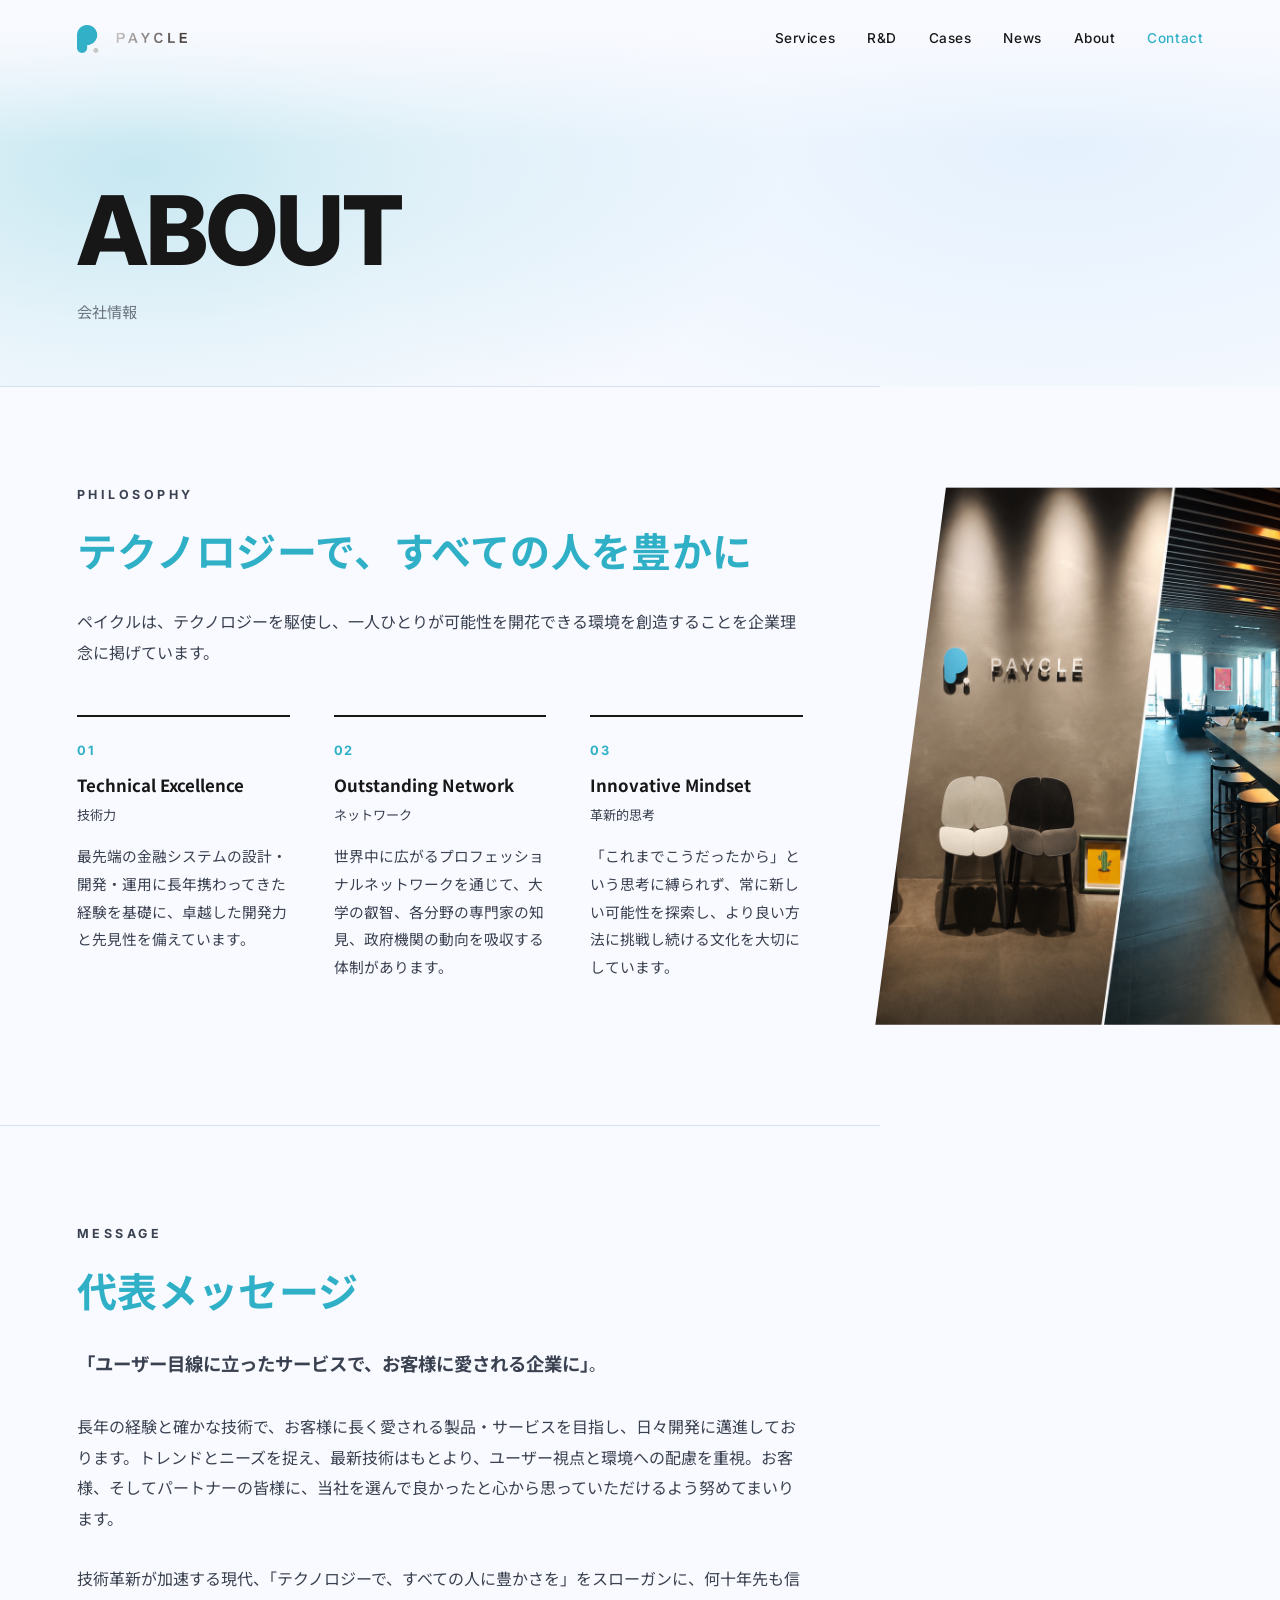
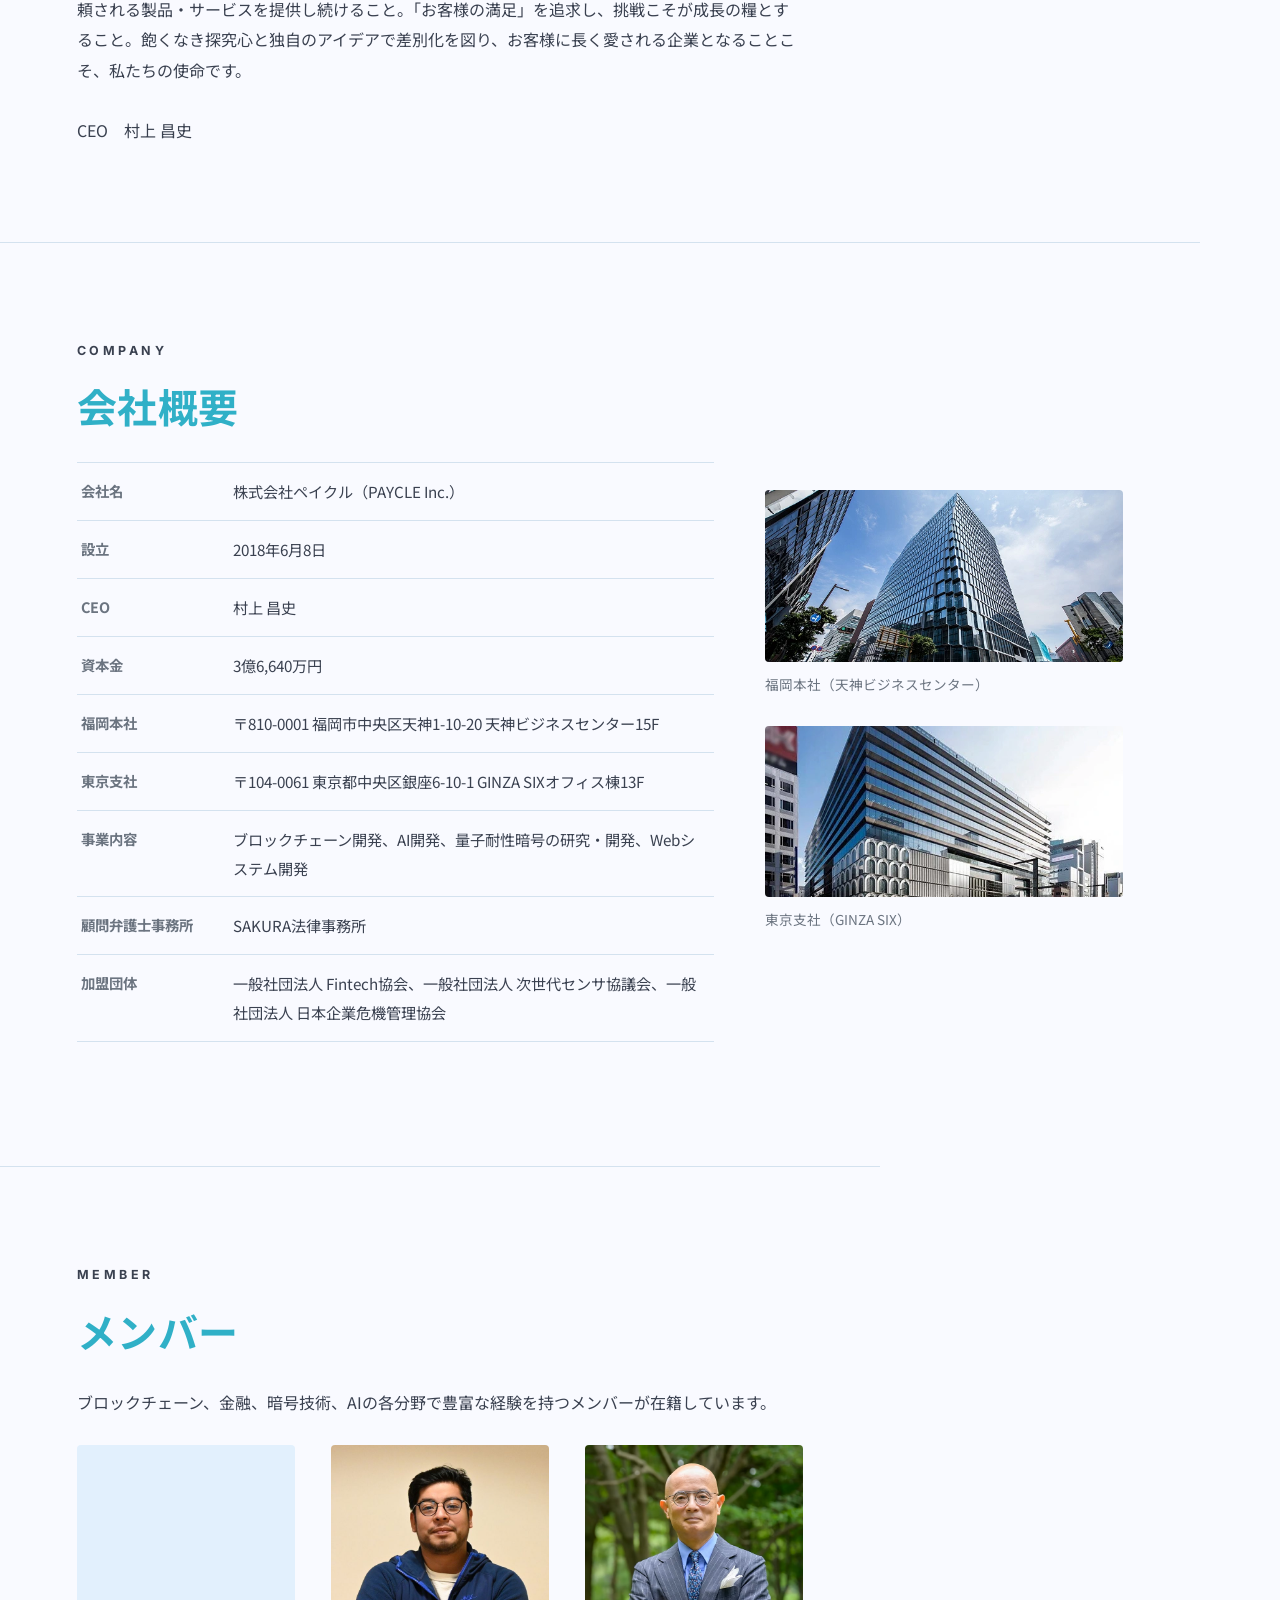
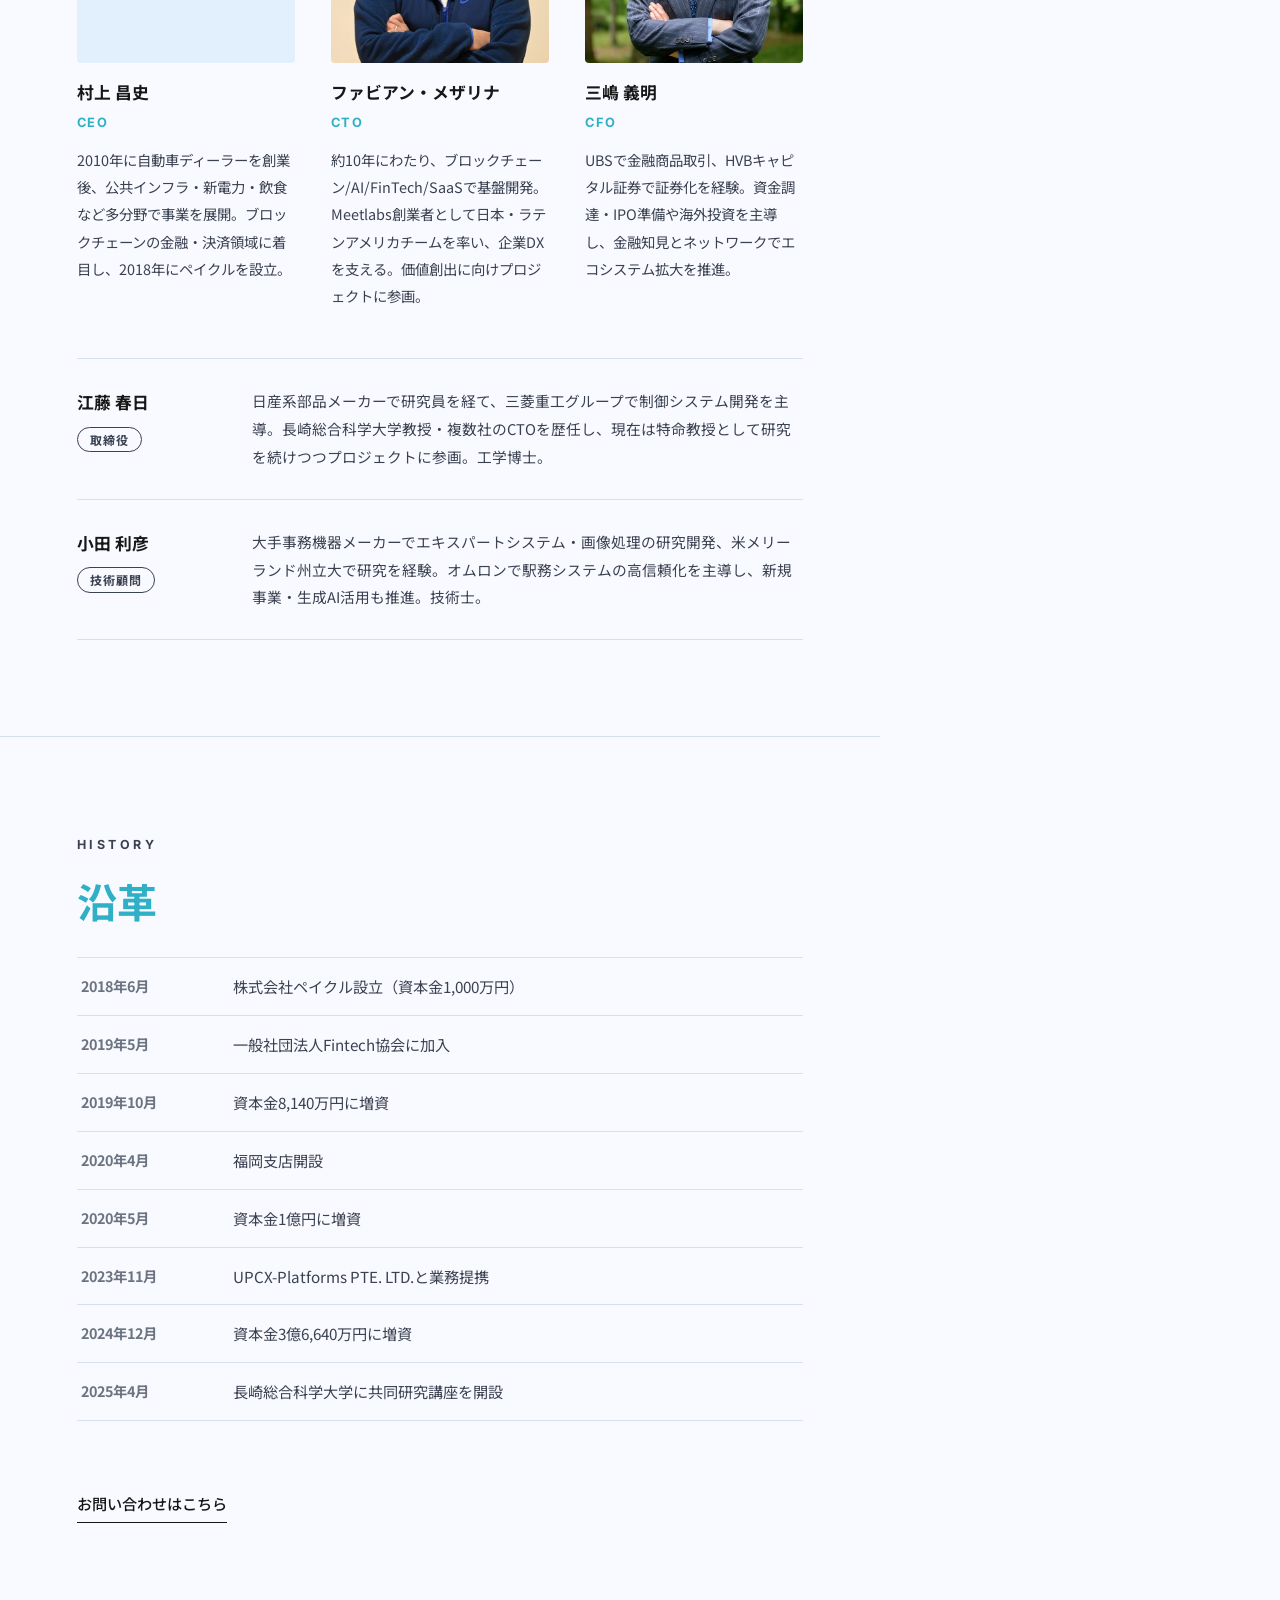
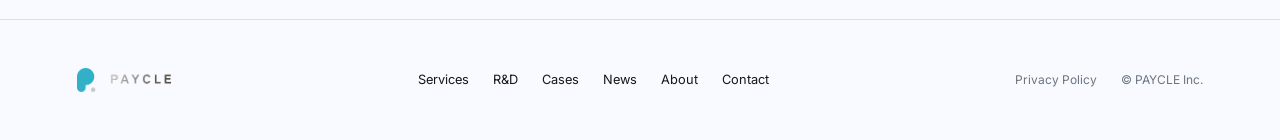
==== about.html @ bd983ea9 "Initial website commit" ====
<!DOCTYPE html>
<html lang="ja">
<head>
  <meta charset="UTF-8">
  <meta name="viewport" content="width=device-width, initial-scale=1.0">
  <title>About | PAYCLE</title>
  <meta name="description" content="株式会社ペイクル（PAYCLE）の会社情報。会社概要、代表メッセージ、メンバー、沿革。">
  <link rel="preconnect" href="https://fonts.googleapis.com">
  <link rel="preconnect" href="https://fonts.gstatic.com" crossorigin>
  <link href="https://fonts.googleapis.com/css2?family=Inter:wght@400;500;700;800&family=Noto+Sans+JP:wght@400;500;700&display=swap" rel="stylesheet">
  <link rel="stylesheet" href="css/style.css">
</head>
<body>

  <header class="site-header">
    <a href="index.html" class="logo"><img src="images/logo.png" alt="PAYCLE"></a>
    <nav class="global-nav" id="globalNav">
      <a href="services.html">Services</a>
      <a href="rd.html">R&amp;D</a>
      <a href="cases.html">Cases</a>
      <a href="news.html">News</a>
      <a href="about.html">About</a>
      <a href="contact.html" class="nav-contact">Contact</a>
    </nav>
    <button class="nav-toggle" id="navToggle" aria-label="メニューを開く" aria-expanded="false">
      <span></span><span></span>
    </button>
  </header>

  <main>
    <div class="page-hero">
      <h1 class="page-title-en">ABOUT</h1>
      <p class="page-title-jp">会社情報</p>
    </div>

    <section class="page-section" id="philosophy">
      <p class="section-label">PHILOSOPHY</p>
      <h2>テクノロジーで、すべての人を豊かに</h2>
      <p>
        ペイクルは、テクノロジーを駆使し、一人ひとりが可能性を開花できる環境を創造することを企業理念に掲げています。
      </p>
      <ul class="value-list">
        <li>
          <span class="value-num">01</span>
          <h3 class="value-title">Technical Excellence</h3>
          <p class="value-label">技術力</p>
          <p class="value-desc">最先端の金融システムの設計・開発・運用に長年携わってきた経験を基礎に、卓越した開発力と先見性を備えています。</p>
        </li>
        <li>
          <span class="value-num">02</span>
          <h3 class="value-title">Outstanding Network</h3>
          <p class="value-label">ネットワーク</p>
          <p class="value-desc">世界中に広がるプロフェッショナルネットワークを通じて、大学の叡智、各分野の専門家の知見、政府機関の動向を吸収する体制があります。</p>
        </li>
        <li>
          <span class="value-num">03</span>
          <h3 class="value-title">Innovative Mindset</h3>
          <p class="value-label">革新的思考</p>
          <p class="value-desc">「これまでこうだったから」という思考に縛られず、常に新しい可能性を探索し、より良い方法に挑戦し続ける文化を大切にしています。</p>
        </li>
      </ul>
      <figure class="philosophy-feature-image">
        <img src="images/about_philosophy.png" alt="PAYCLEオフィス" loading="lazy">
      </figure>
    </section>

    <section class="page-section" id="message">
      <p class="section-label">MESSAGE</p>
      <h2>代表メッセージ</h2>
      <p>
        <strong class="message-lead">「ユーザー目線に立ったサービスで、お客様に愛される企業に」</strong>。
      </p>
      <br>
      <p>
        長年の経験と確かな技術で、お客様に長く愛される製品・サービスを目指し、日々開発に邁進しております。トレンドとニーズを捉え、最新技術はもとより、ユーザー視点と環境への配慮を重視。お客様、そしてパートナーの皆様に、当社を選んで良かったと心から思っていただけるよう努めてまいります。
      </p>
      <br>
      <p>
        技術革新が加速する現代、「テクノロジーで、すべての人に豊かさを」をスローガンに、何十年先も信頼される製品・サービスを提供し続けること。「お客様の満足」を追求し、挑戦こそが成長の糧とすること。飽くなき探究心と独自のアイデアで差別化を図り、お客様に長く愛される企業となることこそ、私たちの使命です。
      </p>
      <br>
      <p>CEO　村上 昌史</p>
    </section>

    <section class="page-section company-wide" id="company">
      <p class="section-label">COMPANY</p>
      <h2>会社概要</h2>
      <div class="company-columns">
        <dl class="fact-list">
          <div><dt>会社名</dt><dd>株式会社ペイクル（PAYCLE Inc.）</dd></div>
          <div><dt>設立</dt><dd>2018年6月8日</dd></div>
          <div><dt>CEO</dt><dd>村上 昌史</dd></div>
          <div><dt>資本金</dt><dd>3億6,640万円</dd></div>
          <div><dt>福岡本社</dt><dd>〒810-0001 福岡市中央区天神1-10-20 天神ビジネスセンター15F</dd></div>
          <div><dt>東京支社</dt><dd>〒104-0061 東京都中央区銀座6-10-1 GINZA SIXオフィス棟13F</dd></div>
          <div><dt>事業内容</dt><dd>ブロックチェーン開発、AI開発、量子耐性暗号の研究・開発、Webシステム開発</dd></div>
          <div><dt>顧問弁護士事務所</dt><dd>SAKURA法律事務所</dd></div>
          <div><dt>加盟団体</dt><dd>一般社団法人 Fintech協会、一般社団法人 次世代センサ協議会、一般社団法人 日本企業危機管理協会</dd></div>
        </dl>
        <div class="company-photos">
          <figure>
            <img src="images/about_fukuoka.webp" alt="福岡本社が入居する天神ビジネスセンター" loading="lazy">
            <figcaption>福岡本社（天神ビジネスセンター）</figcaption>
          </figure>
          <figure>
            <img src="images/about_tokyo.webp" alt="東京支社が入居するGINZA SIX" loading="lazy">
            <figcaption>東京支社（GINZA SIX）</figcaption>
          </figure>
        </div>
      </div>
    </section>

    <section class="page-section" id="member">
      <p class="section-label">MEMBER</p>
      <h2>メンバー</h2>
      <p>
        ブロックチェーン、金融、暗号技術、AIの各分野で豊富な経験を持つメンバーが在籍しています。
      </p>
      <ul class="member-grid">
        <li>
          <!-- TODO: 写真が用意できたら <img src="images/about_ceo.jpg" alt="村上 昌史"> を入れる -->
          <div class="member-photo" aria-hidden="true"></div>
          <h3>村上 昌史</h3>
          <p class="member-role">CEO</p>
          <p>2010年に自動車ディーラーを創業後、公共インフラ・新電力・飲食など多分野で事業を展開。ブロックチェーンの金融・決済領域に着目し、2018年にペイクルを設立。</p>
        </li>
        <li>
          <div class="member-photo"><img src="images/about_cto.jpg" alt="ファビアン・メザリナ" loading="lazy"></div>
          <h3>ファビアン・メザリナ</h3>
          <p class="member-role">CTO</p>
          <p>約10年にわたり、ブロックチェーン/AI/FinTech/SaaSで基盤開発。Meetlabs創業者として日本・ラテンアメリカチームを率い、企業DXを支える。価値創出に向けプロジェクトに参画。</p>
        </li>
        <li>
          <div class="member-photo"><img src="images/about_cfo.png" alt="三嶋 義明" loading="lazy"></div>
          <h3>三嶋 義明</h3>
          <p class="member-role">CFO</p>
          <p>UBSで金融商品取引、HVBキャピタル証券で証券化を経験。資金調達・IPO準備や海外投資を主導し、金融知見とネットワークでエコシステム拡大を推進。</p>
        </li>
      </ul>
      <ul class="advisor-list">
        <li>
          <div class="advisor-head">
            <h3>江藤 春日</h3>
            <p class="advisor-role">取締役</p>
          </div>
          <p class="advisor-desc">日産系部品メーカーで研究員を経て、三菱重工グループで制御システム開発を主導。長崎総合科学大学教授・複数社のCTOを歴任し、現在は特命教授として研究を続けつつプロジェクトに参画。工学博士。</p>
        </li>
        <li>
          <div class="advisor-head">
            <h3>小田 利彦</h3>
            <p class="advisor-role">技術顧問</p>
          </div>
          <p class="advisor-desc">大手事務機器メーカーでエキスパートシステム・画像処理の研究開発、米メリーランド州立大で研究を経験。オムロンで駅務システムの高信頼化を主導し、新規事業・生成AI活用も推進。技術士。</p>
        </li>
      </ul>
    </section>

    <section class="page-section" id="history">
      <p class="section-label">HISTORY</p>
      <h2>沿革</h2>
      <dl class="fact-list">
        <div><dt>2018年6月</dt><dd>株式会社ペイクル設立（資本金1,000万円）</dd></div>
        <div><dt>2019年5月</dt><dd>一般社団法人Fintech協会に加入</dd></div>
        <div><dt>2019年10月</dt><dd>資本金8,140万円に増資</dd></div>
        <div><dt>2020年4月</dt><dd>福岡支店開設</dd></div>
        <div><dt>2020年5月</dt><dd>資本金1億円に増資</dd></div>
        <div><dt>2023年11月</dt><dd>UPCX-Platforms PTE. LTD.と業務提携</dd></div>
        <div><dt>2024年12月</dt><dd>資本金3億6,640万円に増資</dd></div>
        <div><dt>2025年4月</dt><dd>長崎総合科学大学に共同研究講座を開設</dd></div>
      </dl>
      <a href="contact.html" class="text-link">お問い合わせはこちら</a>
    </section>
  </main>

  <footer class="site-footer">
    <div class="footer-inner">
      <p class="footer-logo"><img src="images/logo.png" alt="PAYCLE"></p>
      <nav class="footer-nav">
        <a href="services.html">Services</a>
        <a href="rd.html">R&amp;D</a>
        <a href="cases.html">Cases</a>
        <a href="news.html">News</a>
        <a href="about.html">About</a>
        <a href="contact.html">Contact</a>
      </nav>
      <div class="footer-legal">
        <a href="privacy-policy.html">Privacy Policy</a>
        <p class="copyright">&copy; PAYCLE Inc.</p>
      </div>
    </div>
  </footer>

  <script src="js/main.js"></script>
</body>
</html>
---- css/style.css ----
/* ==========================================================
   PAYCLE Corporate Site
   Minimal, whitespace-driven design with large EN typography
   ========================================================== */

:root {
  --bg: #f9faff;       /* ホワイト */
  --ink: #171718;      /* ブラック */
  --accent: #30b0c7;   /* メインブルー */
  --sub: #e2f0fd;      /* サブブルー */
  --muted: #6b7480;
  --line: #d4e2ef;
  --font-en: "Inter", sans-serif;
  --font-jp: "Noto Sans JP", sans-serif;
  --pad-x: clamp(20px, 6vw, 96px);
}

* {
  margin: 0;
  padding: 0;
  box-sizing: border-box;
}

html {
  scroll-behavior: smooth;
}

body {
  background: var(--bg);
  color: var(--ink);
  font-family: var(--font-jp);
  font-size: 16px;
  line-height: 1.9;
  -webkit-font-smoothing: antialiased;
}

main {
  overflow-x: clip;
}

a {
  color: inherit;
  text-decoration: none;
}

ul {
  list-style: none;
}

.sp-only {
  display: none;
}

/* ---------- Header ---------- */

.site-header {
  position: fixed;
  top: 0;
  left: 0;
  right: 0;
  z-index: 100;
  display: flex;
  align-items: center;
  justify-content: space-between;
  padding: 22px var(--pad-x);
  mix-blend-mode: normal;
  background: transparent;
  transition: background 0.3s ease, box-shadow 0.3s ease;
}

.site-header.is-scrolled {
  background: rgba(249, 250, 255, 0.92);
  box-shadow: 0 1px 0 var(--line);
}

.logo {
  display: inline-flex;
  align-items: center;
}

.logo img {
  height: 28px;
  width: auto;
  display: block;
}

.global-nav {
  display: flex;
  gap: clamp(18px, 2.5vw, 36px);
  font-family: var(--font-en);
  font-weight: 500;
  font-size: 0.85rem;
  letter-spacing: 0.04em;
}

.global-nav a {
  position: relative;
  padding: 4px 0;
}

.global-nav a::after {
  content: "";
  position: absolute;
  left: 0;
  bottom: 0;
  width: 100%;
  height: 1px;
  background: var(--ink);
  transform: scaleX(0);
  transform-origin: right;
  transition: transform 0.3s ease;
}

.global-nav a:hover::after {
  transform: scaleX(1);
  transform-origin: left;
}

.nav-contact {
  color: var(--accent);
}

.nav-contact::after {
  background: var(--accent);
}

.nav-toggle {
  display: none;
}

/* ---------- Hero ---------- */

.hero {
  min-height: 100svh;
  display: flex;
  flex-direction: column;
  justify-content: center;
  padding: 120px var(--pad-x) 80px;
  position: relative;
  overflow: hidden;
}

/* soft gradient backdrop */
.hero::before {
  content: "";
  position: absolute;
  inset: -15%;
  z-index: 0;
  background:
    linear-gradient(to bottom, rgba(249, 250, 255, 1) 12%, rgba(249, 250, 255, 0) 30%),
    radial-gradient(circle at 18% 36%, rgba(48, 176, 199, 0.35) 0%, rgba(48, 176, 199, 0.14) 22%, transparent 45%),
    radial-gradient(circle at 78% 32%, rgba(226, 240, 253, 0.95) 0%, rgba(226, 240, 253, 0.45) 25%, transparent 50%),
    radial-gradient(circle at 68% 78%, rgba(48, 176, 199, 0.18) 0%, rgba(48, 176, 199, 0.08) 24%, transparent 48%),
    radial-gradient(circle at 28% 88%, rgba(226, 240, 253, 0.8) 0%, rgba(226, 240, 253, 0.35) 22%, transparent 46%);
  animation: drift 20s ease-in-out infinite alternate;
}

.hero > * {
  position: relative;
  z-index: 1;
}

@keyframes drift {
  to {
    transform: translate3d(5%, -4%, 0) scale(1.1) rotate(3deg);
  }
}

@media (prefers-reduced-motion: reduce) {
  .hero::before,
  .news::before {
    animation: none;
  }
}

.hero-words {
  font-family: var(--font-en);
  font-weight: 800;
  font-size: clamp(2.2rem, 7.5vw, 6.2rem);
  line-height: 1.04;
  letter-spacing: -0.02em;
  text-transform: uppercase;
}

.hero-words .word {
  display: block;
  opacity: 0;
  transform: translateX(70vw);
  animation: slide-in 1s cubic-bezier(0.22, 1, 0.36, 1) forwards;
}

.hero-words .word:nth-child(1) { animation-delay: 0.1s; }
.hero-words .word:nth-child(2) { animation-delay: 0.28s; }
.hero-words .word:nth-child(3) { animation-delay: 0.46s; }
.hero-words .word:nth-child(4) { animation-delay: 0.64s; }
.hero-words .word:nth-child(5) { animation-delay: 0.82s; }

.hero-words .outline {
  color: transparent;
  -webkit-text-stroke: 1.5px var(--accent);
}

@keyframes slide-in {
  0% {
    opacity: 0;
    transform: translateX(70vw);
  }
  30% {
    opacity: 1;
  }
  100% {
    opacity: 1;
    transform: translateX(0);
  }
}

.hero-copy {
  margin-top: clamp(28px, 4vw, 48px);
  font-size: clamp(0.95rem, 1.4vw, 1.15rem);
  font-weight: 500;
  opacity: 0;
  animation: rise 0.9s cubic-bezier(0.22, 1, 0.36, 1) 0.7s forwards;
}

.hero-scroll {
  position: absolute;
  bottom: 28px;
  right: var(--pad-x);
  font-family: var(--font-en);
  font-size: 0.7rem;
  letter-spacing: 0.3em;
  color: var(--muted);
  writing-mode: vertical-rl;
}

/* ---------- Shared section styles ---------- */

section {
  padding: clamp(80px, 12vw, 160px) var(--pad-x);
}

.section-label {
  font-family: var(--font-en);
  font-weight: 700;
  font-size: 0.78rem;
  letter-spacing: 0.28em;
  color: var(--accent);
  margin-bottom: 28px;
}

.section-label.light {
  color: var(--accent);
}

.section-title-en {
  font-family: var(--font-en);
  font-weight: 800;
  font-size: clamp(2rem, 5vw, 4rem);
  line-height: 1.1;
  letter-spacing: -0.01em;
  text-transform: uppercase;
  margin-bottom: clamp(36px, 5vw, 64px);
}

.section-title-en.light {
  color: #fff;
}

.text-link {
  display: inline-block;
  margin-top: 40px;
  font-weight: 500;
  font-size: 0.95rem;
  border-bottom: 1px solid var(--ink);
  padding-bottom: 4px;
  transition: opacity 0.25s ease;
}

.text-link:hover {
  opacity: 0.5;
}

.text-link.light {
  color: #fff;
  border-color: #fff;
}

/* scroll reveal */
.reveal {
  opacity: 0;
  transform: translateY(32px);
  transition: opacity 0.8s ease, transform 0.8s cubic-bezier(0.22, 1, 0.36, 1);
}

.reveal.is-visible {
  opacity: 1;
  transform: translateY(0);
}

/* ---------- Intro ---------- */

.intro-text {
  max-width: 38em;
  font-size: clamp(1.05rem, 1.7vw, 1.35rem);
  font-weight: 500;
  line-height: 2.1;
}

/* ---------- Services ---------- */

.services {
  background: #f0f7fe;
}

.service-list {
  border-top: 1px solid var(--line);
}

.service-list li {
  border-bottom: 1px solid var(--line);
}

.service-list a {
  display: grid;
  grid-template-columns: 3.5em 1fr;
  grid-template-areas:
    "num name"
    "num desc";
  align-items: baseline;
  padding: clamp(24px, 3.5vw, 40px) 8px;
  transition: padding-left 0.3s ease, color 0.3s ease;
}

.service-list a:hover {
  padding-left: 24px;
  color: var(--accent);
}

.service-num {
  grid-area: num;
  font-family: var(--font-en);
  font-size: 0.8rem;
  font-weight: 500;
  color: var(--muted);
}

.service-name {
  grid-area: name;
  font-family: var(--font-en);
  font-weight: 700;
  font-size: clamp(1.5rem, 3.2vw, 2.4rem);
  letter-spacing: -0.01em;
}

.service-desc {
  grid-area: desc;
  font-size: 0.9rem;
  color: var(--muted);
  margin-top: 6px;
}

/* ---------- R&D (dark section) ---------- */

.rd {
  background: var(--ink);
  color: #c3ccd4;
}

.rd-inner {
  max-width: 1100px;
}

.rd-text {
  max-width: 34em;
  font-size: 1.05rem;
}

/* ---------- Cases ---------- */

.cases-text {
  max-width: 34em;
  font-size: 1.05rem;
}

/* 提携先ロゴのマーキー（左から右へ流れてループ） */
.logo-marquee {
  margin-top: clamp(36px, 5vw, 56px);
  overflow: hidden;
}

.logo-track {
  display: flex;
  align-items: center;
  width: max-content;
  animation: marquee 45s linear infinite;
}

.logo-track img {
  height: clamp(34px, 4.8vw, 50px);
  width: auto;
  margin-right: clamp(48px, 6vw, 80px);
}

.logo-track img.logo-lg {
  height: clamp(48px, 6.5vw, 70px);
}

.logo-track img.logo-xl {
  height: clamp(58px, 7.8vw, 88px);
}

/* 2セット並べたトラックを半分だけ動かすことで継ぎ目なくループさせる */
@keyframes marquee {
  from { transform: translateX(0); }
  to { transform: translateX(-50%); }
}

/* ---------- News ---------- */

.news {
  position: relative;
  overflow: hidden;
}

.news::before {
  content: "";
  position: absolute;
  inset: -15%;
  z-index: 0;
  background:
    radial-gradient(ellipse 60% 90% at 80% 35%, rgba(48, 176, 199, 0.28) 0%, rgba(48, 176, 199, 0.12) 35%, transparent 70%),
    radial-gradient(ellipse 65% 100% at 28% 65%, rgba(226, 240, 253, 0.95) 0%, rgba(226, 240, 253, 0.45) 40%, transparent 75%);
  animation: drift 24s ease-in-out infinite alternate;
}

.news > * {
  position: relative;
  z-index: 1;
}

.news-list {
  border-top: 1px solid #c3d8ec;
  max-width: 880px;
}

.news .news-list li {
  border-color: #c3d8ec;
}

.news-list li {
  border-bottom: 1px solid var(--line);
}

.news-list a {
  display: flex;
  gap: clamp(16px, 3vw, 40px);
  align-items: baseline;
  padding: 22px 4px;
  transition: color 0.25s ease;
}

.news-list a:hover {
  color: var(--accent);
}

.news-list time {
  font-family: var(--font-en);
  font-size: 0.85rem;
  color: var(--muted);
  flex-shrink: 0;
}

.news-list span {
  font-size: 0.95rem;
}

/* ---------- Contact CTA ---------- */

.contact-cta {
  text-align: center;
  padding-top: clamp(100px, 14vw, 180px);
  padding-bottom: clamp(100px, 14vw, 180px);
  background: var(--bg);
}

.contact-title {
  font-family: var(--font-en);
  font-weight: 800;
  font-size: clamp(2.8rem, 9vw, 7rem);
  letter-spacing: -0.02em;
  line-height: 1;
  color: transparent;
  -webkit-text-stroke: 1.5px var(--accent);
  margin-bottom: 28px;
}

.contact-text {
  color: var(--muted);
  margin-bottom: 40px;
}

.contact-button {
  display: inline-block;
  font-weight: 700;
  font-size: 0.95rem;
  padding: 18px 64px;
  border: 1.5px solid var(--ink);
  border-radius: 999px;
  transition: background 0.3s ease, color 0.3s ease;
}

.contact-button:hover {
  background: var(--accent);
  border-color: var(--accent);
  color: #fff;
}

/* ---------- Footer ---------- */

.site-footer {
  border-top: 1px solid var(--line);
  padding: 48px var(--pad-x);
}

.footer-inner {
  display: flex;
  align-items: center;
  justify-content: space-between;
  gap: 24px;
  flex-wrap: wrap;
}

.footer-logo img {
  height: 24px;
  width: auto;
  display: block;
}

.footer-nav {
  display: flex;
  gap: 24px;
  font-family: var(--font-en);
  font-size: 0.8rem;
  flex-wrap: wrap;
}

.footer-nav a:hover {
  color: var(--accent);
}

.copyright {
  font-family: var(--font-en);
  font-size: 0.75rem;
  color: var(--muted);
}

.footer-legal {
  display: flex;
  align-items: center;
  gap: 24px;
}

.footer-legal a {
  font-family: var(--font-en);
  font-size: 0.75rem;
  color: var(--muted);
  transition: color 0.25s ease;
}

.footer-legal a:hover {
  color: var(--accent);
}

/* ---------- Sub pages ---------- */

.page-hero {
  padding: 180px var(--pad-x) 60px;
  position: relative;
  overflow: hidden;
}

.page-hero::before {
  content: "";
  position: absolute;
  inset: -15%;
  z-index: 0;
  background:
    linear-gradient(to bottom, rgba(249, 250, 255, 1) 16%, rgba(249, 250, 255, 0) 40%),
    radial-gradient(ellipse 55% 90% at 20% 45%, rgba(48, 176, 199, 0.25) 0%, rgba(48, 176, 199, 0.1) 35%, transparent 70%),
    radial-gradient(ellipse 60% 100% at 75% 40%, rgba(226, 240, 253, 0.9) 0%, rgba(226, 240, 253, 0.4) 40%, transparent 75%);
}

.page-hero > * {
  position: relative;
  z-index: 1;
}

.page-title-en {
  font-family: var(--font-en);
  font-weight: 800;
  font-size: clamp(2.6rem, 8vw, 6rem);
  letter-spacing: -0.02em;
  line-height: 1.05;
  text-transform: uppercase;
}

.page-title-jp {
  margin-top: 16px;
  font-size: 0.95rem;
  color: var(--muted);
}

.page-section {
  max-width: 880px;
  border-top: 1px solid var(--line);
  padding-top: clamp(56px, 8vw, 96px);
  padding-bottom: clamp(56px, 8vw, 96px);
}

.page-section > .section-label {
  margin-bottom: 16px;
}

.page-section h2 {
  font-size: clamp(1.7rem, 3.4vw, 2.5rem);
  font-weight: 700;
  letter-spacing: 0.01em;
  line-height: 1.4;
  margin-bottom: 28px;
  color: var(--accent);
}

.page-section p {
  color: #3a4150;
}

.page-section .message-lead {
  font-size: 1.15rem;
}

#blockchain,
#ai,
#wallet-recovery,
#development,
#post-quantum,
#university,
#academic,
#ip {
  position: relative;
}

.service-side-image {
  display: none;
}

@media (min-width: 1240px) {
  .service-side-image {
    display: block;
    position: absolute;
    top: 50%;
    left: calc(100% + 20px);
    width: clamp(360px, 34vw, 560px);
    margin: 0;
    transform: translateY(-50%);
    pointer-events: none;
    -webkit-mask-image: radial-gradient(ellipse 72% 68% at center, #000 58%, transparent 100%);
    mask-image: radial-gradient(ellipse 72% 68% at center, #000 58%, transparent 100%);
  }

  .service-side-image img {
    display: block;
    width: 100%;
    height: auto;
    mix-blend-mode: multiply;
    opacity: 0.96;
  }

}

.research-partner-logos {
  display: none;
}

@media (min-width: 1240px) {
  .research-partner-logos {
    display: block;
    position: absolute;
    top: 50%;
    left: calc(100% + 20px);
    width: clamp(360px, 34vw, 560px);
    height: clamp(165px, 15vw, 235px);
    margin: 0;
    transform: translateY(-50%);
    pointer-events: none;
  }

  .research-partner-logos img {
    position: absolute;
    display: block;
    max-width: 100%;
    height: auto;
  }

  .research-partner-logos .partner-paycle {
    top: 16%;
    left: 4%;
    width: 48%;
    transform: none;
  }

  .research-partner-logos .partner-upcx {
    top: 2%;
    right: 12%;
    bottom: auto;
    left: auto;
    width: 20%;
    mix-blend-mode: multiply;
  }

  .research-partner-logos .partner-nas {
    right: auto;
    bottom: 8%;
    left: 50%;
    width: 66%;
    transform: translateX(-50%);
  }
}

.conference-collage {
  display: none;
}

@media (min-width: 1240px) {
  .conference-collage {
    display: block;
    position: absolute;
    top: 50%;
    left: calc(100% + 20px);
    width: clamp(340px, 31vw, 510px);
    height: clamp(430px, 40vw, 600px);
    margin: 0;
    transform: translateY(-50%);
    pointer-events: none;
  }

  .conference-collage img {
    position: absolute;
    display: block;
    object-fit: cover;
    border: 5px solid rgba(255, 255, 255, 0.96);
    border-radius: 4px;
    box-shadow: 0 16px 36px rgba(23, 23, 24, 0.16);
  }

  .conference-title {
    top: 0;
    left: 3%;
    z-index: 5;
    width: 94%;
    height: 20%;
    object-fit: cover;
  }

  .conference-photo-1 {
    top: 18%;
    left: 0;
    z-index: 4;
    width: 55%;
    height: 39%;
    transform: rotate(-2deg);
  }

  .conference-photo-2 {
    top: 21%;
    right: 0;
    z-index: 3;
    width: 49%;
    height: 35%;
    object-position: 74% center;
    transform: rotate(2deg);
  }

  .conference-photo-3 {
    bottom: 0;
    left: 5%;
    z-index: 2;
    width: 46%;
    height: 45%;
    transform: rotate(1.5deg);
  }

  .conference-photo-4 {
    right: 1%;
    bottom: 3%;
    z-index: 1;
    width: 53%;
    height: 43%;
    transform: rotate(-1.5deg);
  }
}

.patent-certificate-fan {
  display: none;
}

@media (min-width: 1240px) {
  .patent-certificate-fan {
    display: block;
    position: absolute;
    top: 42%;
    left: calc(100% + 20px);
    width: clamp(360px, 34vw, 560px);
    height: clamp(390px, 37vw, 570px);
    margin: 0;
    transform: translateY(-50%);
    pointer-events: none;
  }

  .patent-certificate-fan img {
    position: absolute;
    bottom: 2%;
    display: block;
    width: 45%;
    height: auto;
    aspect-ratio: auto;
    background: #fff;
    border: 1px solid rgba(107, 116, 128, 0.18);
    box-shadow: 0 18px 42px rgba(23, 23, 24, 0.17);
    transform-origin: 50% 100%;
  }

  .patent-certificate-fan .patent-singapore {
    left: 3%;
    z-index: 3;
    transform: rotate(-11deg);
  }

  .patent-certificate-fan .patent-japan {
    left: 50%;
    z-index: 2;
    transform: translateX(-50%);
  }

  .patent-certificate-fan .patent-malaysia {
    right: 3%;
    z-index: 1;
    transform: rotate(11deg);
  }
}

#philosophy {
  position: relative;
}

.philosophy-feature-image {
  height: clamp(220px, 38vw, 340px);
  margin: 48px calc(var(--pad-x) * -1) 0 0;
  overflow: hidden;
  clip-path: polygon(10% 0, 100% 0, 100% 100%, 0 100%);
}

.philosophy-feature-image img {
  display: block;
  width: 100%;
  height: 100%;
  object-fit: cover;
  object-position: center;
}

@media (min-width: 1200px) {
  .philosophy-feature-image {
    position: absolute;
    top: 50%;
    left: calc(100% - 40px);
    width: clamp(520px, 46vw, 760px);
    height: clamp(420px, 42vw, 600px);
    margin: 0;
    transform: translateY(-50%);
    clip-path: polygon(18% 0, 100% 0, 100% 100%, 6% 100%);
    box-shadow: -24px 28px 60px rgba(23, 23, 24, 0.12);
  }

  .philosophy-feature-image img {
    object-position: 54% center;
  }
}

.page-section p a {
  color: var(--accent);
  text-decoration: underline;
  text-underline-offset: 3px;
}

.page-section p a:hover {
  opacity: 0.6;
}

#upcx {
  position: relative;
}

.upcx-event-showcase {
  margin: clamp(36px, 6vw, 56px) 0 0;
  display: grid;
  gap: 18px;
}

.event-card {
  position: relative;
  overflow: hidden;
  min-height: 190px;
  padding: 18px;
  background: transparent;
  border: 0;
  border-radius: 6px;
  box-shadow: none;
  isolation: isolate;
}

.event-card h3 {
  position: relative;
  z-index: 2;
  width: max-content;
  max-width: 100%;
  padding: 7px 10px;
  background: rgba(249, 250, 255, 0.92);
  border-left: 3px solid var(--accent);
  border-radius: 3px;
  color: var(--ink);
  font-family: var(--font-en);
  font-size: clamp(0.9rem, 1.7vw, 1.05rem);
  font-weight: 800;
  line-height: 1.2;
  letter-spacing: 0;
}

.event-card h3 a {
  color: inherit;
}

.event-gallery {
  position: absolute;
  inset: 0;
  z-index: 1;
}

.event-gallery img,
.event-gallery picture {
  position: absolute;
  display: block;
}

.event-gallery img {
  width: 100%;
  height: 100%;
  object-fit: cover;
}

.event-gallery > img,
.event-gallery > picture {
  overflow: hidden;
  border: 4px solid rgba(255, 255, 255, 0.94);
  border-radius: 4px;
  box-shadow: none;
}

.event-gallery > :nth-child(1) {
  right: 3%;
  bottom: 8%;
  width: 64%;
  height: 68%;
  transform: rotate(2deg);
}

.event-card:nth-child(2) .event-gallery > :nth-child(1) {
  object-position: center top;
}

.event-gallery > :nth-child(2) {
  left: 4%;
  bottom: 12%;
  width: 42%;
  height: 48%;
  transform: rotate(-4deg);
}

.event-gallery > :nth-child(3) {
  display: none;
}

@media (min-width: 1240px) {
  .upcx-event-showcase {
    position: absolute;
    top: 52%;
    left: calc(100% + 28px);
    width: clamp(380px, 34vw, 560px);
    margin: 0;
    transform: translateY(-50%);
  }

  .event-card {
    min-height: clamp(158px, 14.3vw, 220px);
  }

  .event-card:nth-child(2) {
    margin-left: clamp(26px, 3vw, 48px);
  }

  .event-card:nth-child(3) {
    margin-right: clamp(22px, 2.6vw, 42px);
  }
}

/* 下層ページ共通: 番号付きカードリスト（項目数に応じて2〜3カラム） */
.value-list {
  margin: 48px 0;
  display: grid;
  grid-template-columns: repeat(auto-fit, minmax(min(100%, 200px), 1fr));
  gap: clamp(24px, 3.5vw, 44px);
}

.value-list li {
  border-top: 2px solid var(--ink);
  padding-top: 22px;
}

.value-num {
  display: block;
  font-family: var(--font-en);
  font-size: 0.8rem;
  font-weight: 700;
  letter-spacing: 0.14em;
  color: var(--accent);
}

.value-title {
  font-size: 1.05rem;
  font-weight: 700;
  line-height: 1.5;
  margin: 10px 0 10px;
}

/* 英字タイトル＋日本語ラベルの組み合わせ（About PHILOSOPHY）。ラベルと近づける */
.value-title:has(+ .value-label) {
  margin-bottom: 4px;
}

.value-label {
  font-size: 0.82rem;
  color: var(--muted);
  margin-bottom: 14px;
}

.page-section .value-desc {
  font-size: 0.92rem;
}

/* R&D: 国別の取得特許 */
.patent-list {
  margin-top: 14px;
}

.patent-list li {
  position: relative;
  border-top: 0;
  padding: 2px 0 2px 1em;
  overflow-wrap: anywhere;
  font-size: 0.84rem;
  line-height: 1.6;
  color: var(--ink);
}

.patent-list li::before {
  content: "・";
  position: absolute;
  left: 0;
}

.patent-list a {
  color: var(--accent);
  text-decoration: underline;
  text-decoration-thickness: 1px;
  text-underline-offset: 3px;
}

.patent-list a:hover {
  opacity: 0.6;
}

/* セクション結びの一文: 本文の流れを保ったまま結論を強調 */
.page-section .section-closing {
  margin-top: clamp(36px, 5vw, 56px);
  padding: 8px 0 8px clamp(16px, 2vw, 22px);
  background: linear-gradient(90deg, rgba(48, 176, 199, 0.045), transparent 72%);
  border-left: 2px solid rgba(48, 176, 199, 0.65);
  font-size: 1rem;
  line-height: 1.9;
  color: var(--ink);
}

/* About: 取締役・技術顧問（名前＋役職バッジの罫線リスト） */
.advisor-list {
  margin: 48px 0 0;
  border-top: 1px solid var(--line);
}

.advisor-list li {
  display: grid;
  grid-template-columns: clamp(120px, 15vw, 150px) 1fr;
  gap: clamp(16px, 2vw, 28px);
  padding: 28px 0;
  border-bottom: 1px solid var(--line);
}

.advisor-head h3 {
  font-size: 1.05rem;
  font-weight: 700;
}

.advisor-role {
  display: inline-block;
  font-size: 0.75rem;
  font-weight: 700;
  letter-spacing: 0.08em;
  line-height: 1.6;
  color: var(--accent);
  border: 1px solid currentColor;
  border-radius: 999px;
  padding: 2px 12px;
  margin-top: 8px;
}

.page-section .advisor-desc {
  font-size: 0.92rem;
}

.fact-list {
  margin: 28px 0;
  border-top: 1px solid var(--line);
}

/* 企業提携事例: ロゴ付きカード */
.partner-list {
  margin: 28px 0;
  display: grid;
  gap: 20px;
}

.partner-list li {
  display: grid;
  grid-template-columns: 180px 1fr;
  gap: clamp(20px, 3vw, 36px);
  align-items: center;
  padding: clamp(20px, 3vw, 28px);
  background: #fff;
  border: 1px solid var(--line);
  border-radius: 6px;
}

.partner-logo {
  display: flex;
  align-items: center;
  justify-content: center;
  height: 80px;
}

.partner-logo img {
  max-width: 100%;
  max-height: 100%;
  object-fit: contain;
}

/* 横長で小さく見えるロゴを拡大表示（枠のサイズは変えず見た目だけ拡大） */
.partner-logo img.logo-lg {
  transform: scale(1.3);
}

.partner-body h3 {
  font-size: 1.05rem;
  font-weight: 700;
  margin-bottom: 8px;
}

.partner-body p {
  font-size: 0.95rem;
}

/* メンバー: 写真付き3列カード（経営陣）＋テキストのみのリスト */
.member-grid {
  margin: 28px 0;
  display: grid;
  grid-template-columns: repeat(3, 1fr);
  gap: clamp(20px, 3vw, 36px);
}

.member-photo {
  aspect-ratio: 1 / 1;
  background: var(--sub);
  border-radius: 4px;
  overflow: hidden;
  margin-bottom: 14px;
}

.member-photo img {
  width: 100%;
  height: 100%;
  object-fit: cover;
  display: block;
}

.member-grid h3 {
  font-size: 1.05rem;
  font-weight: 700;
}

.member-grid .member-role {
  font-family: var(--font-en);
  font-size: 0.8rem;
  font-weight: 700;
  letter-spacing: 0.12em;
  color: var(--accent);
  margin: 2px 0 10px;
}

.member-grid p {
  font-size: 0.9rem;
}

/* 会社概要: 左に概要表、右に拠点写真の2カラム */
.company-wide {
  max-width: 1200px;
}

.company-columns {
  display: grid;
  grid-template-columns: minmax(0, 1fr) clamp(240px, 28vw, 360px);
  gap: clamp(28px, 4vw, 56px);
  align-items: start;
}

.company-columns .fact-list {
  margin-top: 0;
}

.company-photos {
  display: grid;
  gap: 28px;
  margin-top: 28px;
}

.company-photos figure {
  margin: 0;
}

.company-photos img {
  width: 100%;
  height: auto;
  display: block;
  border-radius: 4px;
}

.company-photos figcaption {
  margin-top: 10px;
  font-size: 0.85rem;
  color: var(--muted);
}

.fact-list > div {
  display: grid;
  grid-template-columns: 8.5em 1fr;
  gap: 16px;
  padding: 14px 4px;
  border-bottom: 1px solid var(--line);
}

.fact-list dt {
  font-size: 0.9rem;
  font-weight: 700;
  color: var(--muted);
}

.fact-list dd {
  font-size: 0.95rem;
  color: #3a4150;
}

/* プライバシーポリシー */
.page-section.policy h2 {
  font-size: 1.15rem;
  color: var(--ink);
  margin: 40px 0 12px;
}

.policy p {
  margin-bottom: 8px;
}

.policy ul {
  list-style: disc;
  padding-left: 1.5em;
  margin: 12px 0;
  color: #3a4150;
}

/* ---------- Mobile ---------- */

@media (max-width: 768px) {
  .sp-only {
    display: inline;
  }

  .nav-toggle {
    display: block;
    position: relative;
    z-index: 110;
    width: 40px;
    height: 40px;
    background: none;
    border: none;
    cursor: pointer;
  }

  .nav-toggle span {
    position: absolute;
    left: 8px;
    width: 24px;
    height: 2px;
    background: var(--ink);
    transition: transform 0.3s ease, top 0.3s ease;
  }

  .nav-toggle span:nth-child(1) { top: 15px; }
  .nav-toggle span:nth-child(2) { top: 23px; }

  body.nav-open .nav-toggle span:nth-child(1) {
    top: 19px;
    transform: rotate(45deg);
  }

  body.nav-open .nav-toggle span:nth-child(2) {
    top: 19px;
    transform: rotate(-45deg);
  }

  .global-nav {
    position: fixed;
    inset: 0;
    background: var(--bg);
    flex-direction: column;
    align-items: center;
    justify-content: center;
    gap: 32px;
    font-size: 1.3rem;
    opacity: 0;
    visibility: hidden;
    transition: opacity 0.3s ease, visibility 0.3s ease;
  }

  body.nav-open .global-nav {
    opacity: 1;
    visibility: visible;
  }

  body.nav-open {
    overflow: hidden;
  }

  .hero-scroll {
    display: none;
  }

  .service-list a {
    grid-template-columns: 2.5em 1fr;
  }

  .news-list a {
    flex-direction: column;
    gap: 4px;
  }

  .company-columns {
    grid-template-columns: 1fr;
  }

  .member-grid {
    grid-template-columns: 1fr;
  }

  .value-list {
    grid-template-columns: 1fr;
    gap: 28px;
  }

  .advisor-list li {
    grid-template-columns: 1fr;
    gap: 10px;
  }

  .partner-list li {
    grid-template-columns: 1fr;
    gap: 16px;
  }

  .partner-logo {
    height: 56px;
    justify-content: flex-start;
  }
}
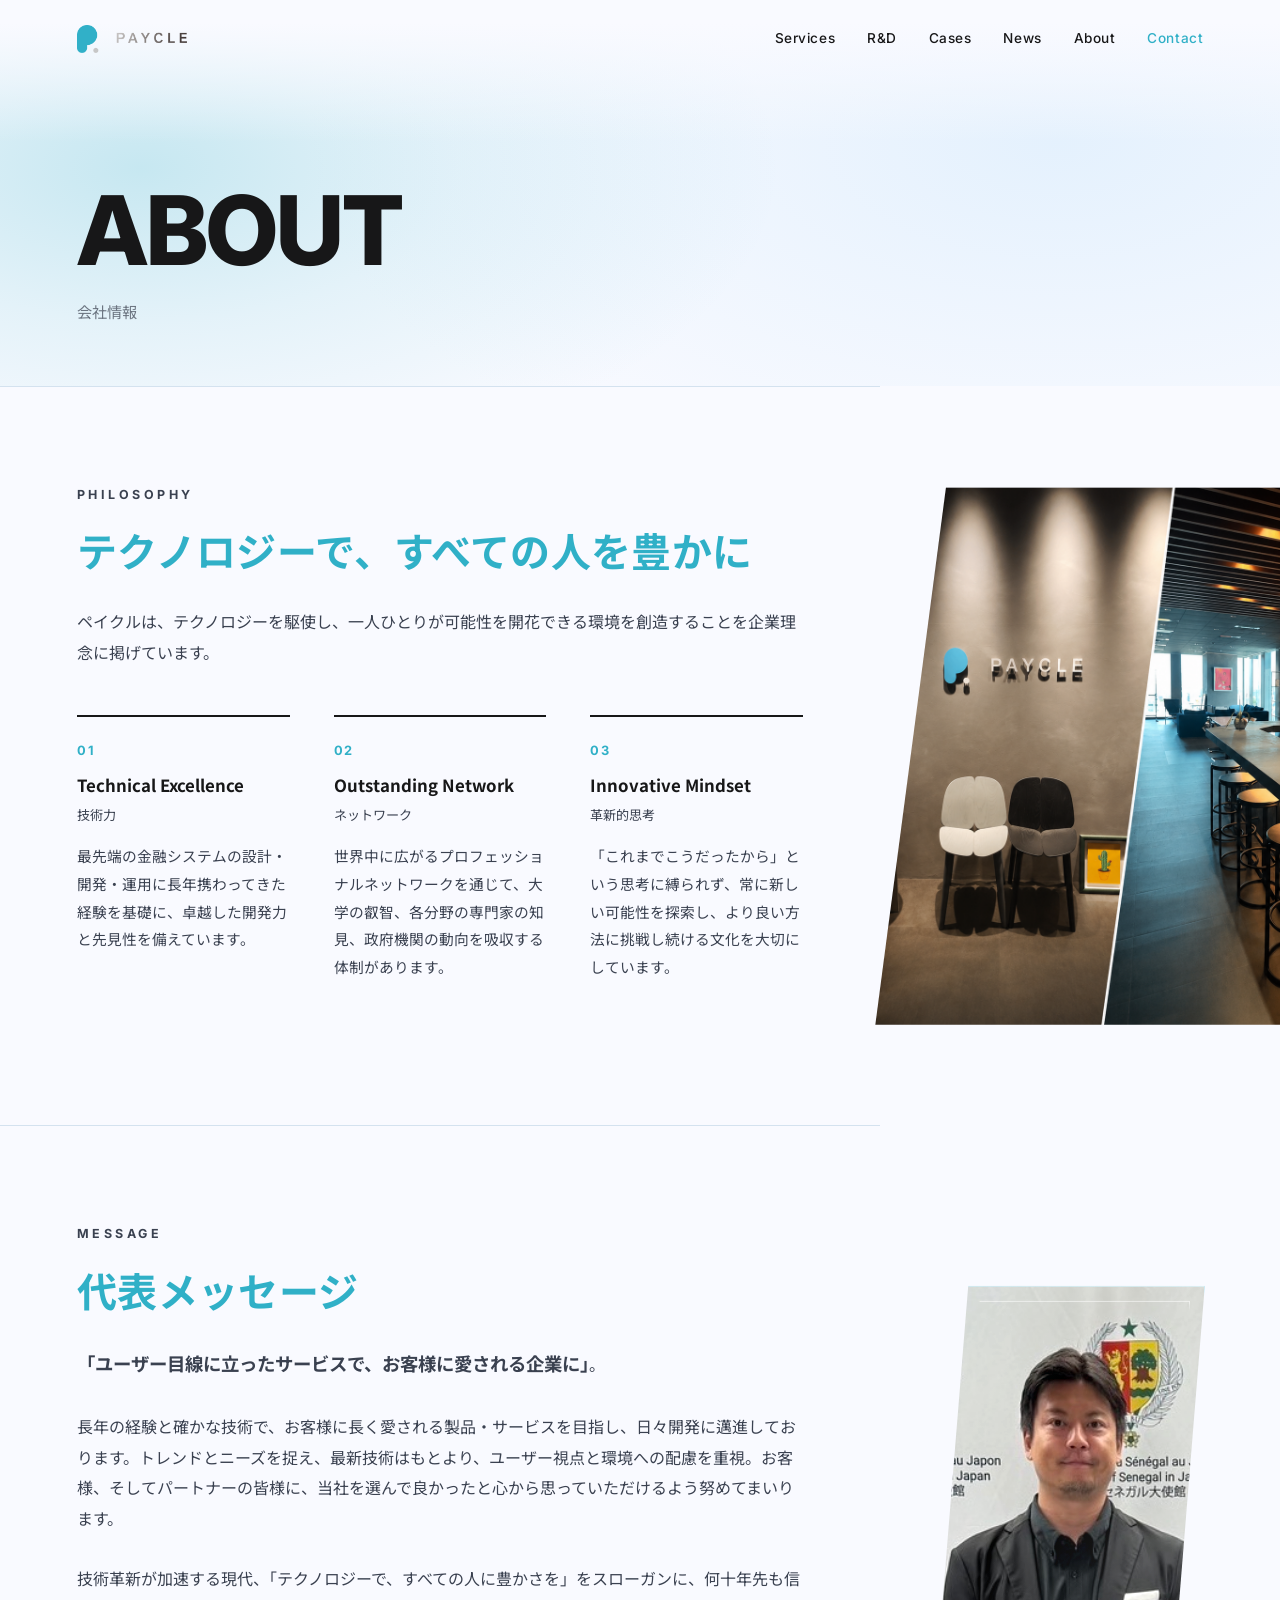
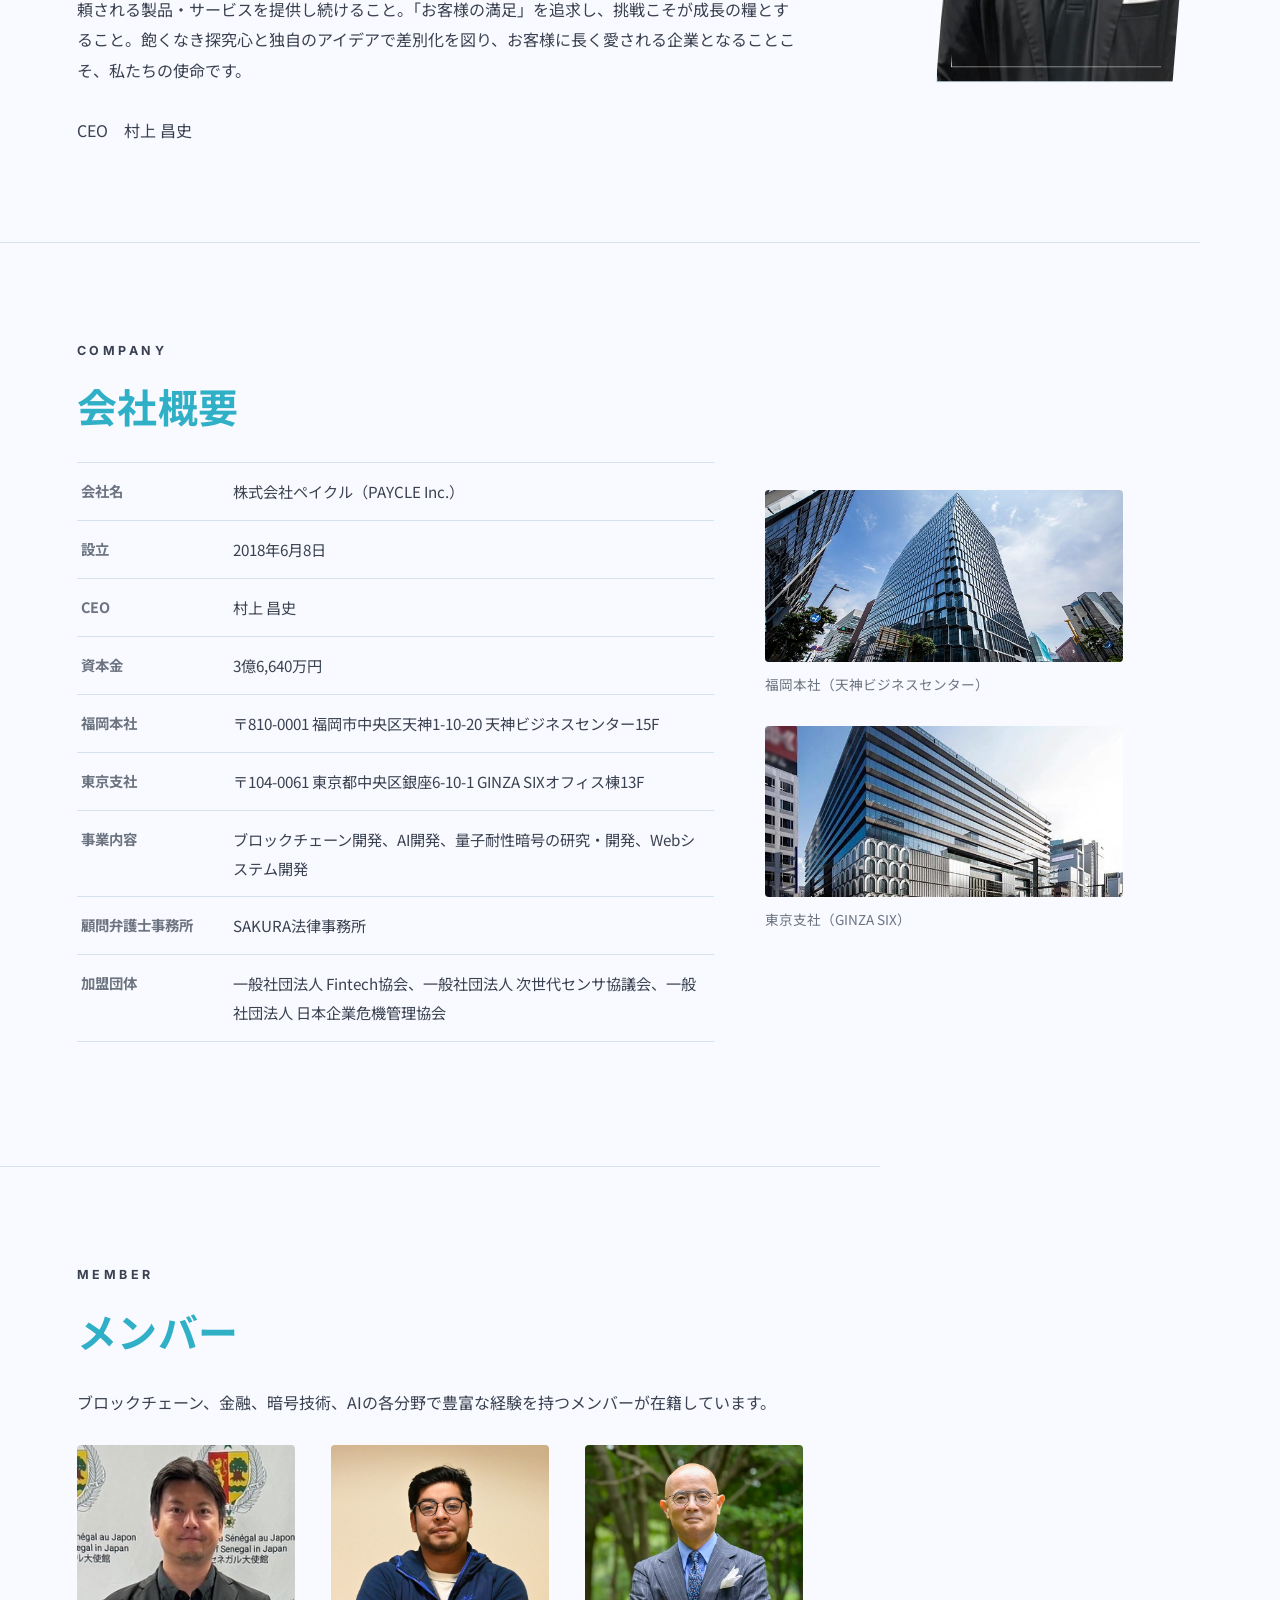
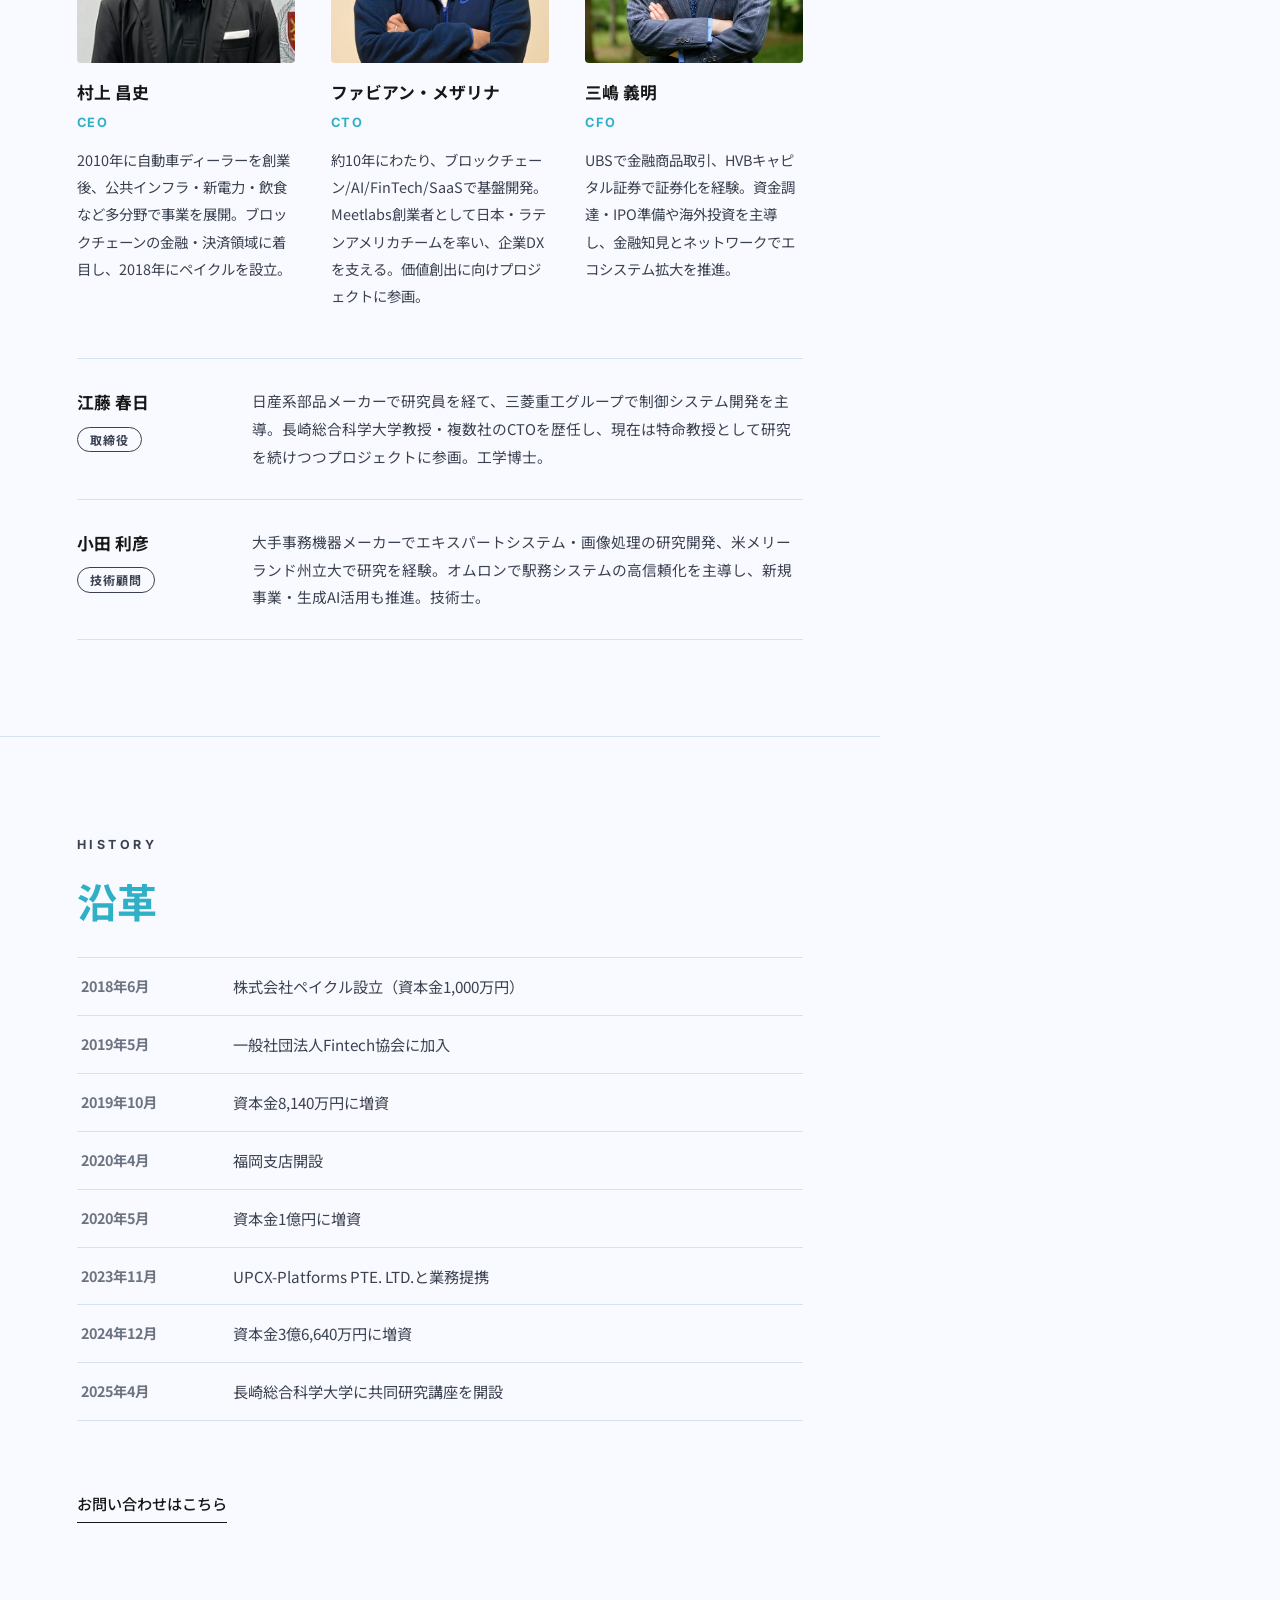
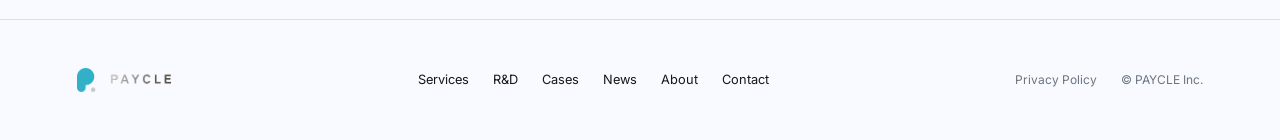
==== commit fc0b38aa: "Update case and about visuals" ====
--- a/about.html
+++ b/about.html
@@ -80,6 +80,9 @@
       </p>
       <br>
       <p>CEO　村上 昌史</p>
+      <figure class="message-portrait">
+        <img src="images/about_message.jpg" alt="村上 昌史" loading="lazy">
+      </figure>
     </section>
 
     <section class="page-section company-wide" id="company">
@@ -118,8 +121,7 @@
       </p>
       <ul class="member-grid">
         <li>
-          <!-- TODO: 写真が用意できたら <img src="images/about_ceo.jpg" alt="村上 昌史"> を入れる -->
-          <div class="member-photo" aria-hidden="true"></div>
+          <div class="member-photo"><img src="images/about_message.jpg" alt="村上 昌史" loading="lazy"></div>
           <h3>村上 昌史</h3>
           <p class="member-role">CEO</p>
           <p>2010年に自動車ディーラーを創業後、公共インフラ・新電力・飲食など多分野で事業を展開。ブロックチェーンの金融・決済領域に着目し、2018年にペイクルを設立。</p>
--- a/css/style.css
+++ b/css/style.css
@@ -753,12 +753,23 @@
   }
 
   .conference-title {
-    top: 0;
+    position: absolute;
+    top: 7%;
     left: 3%;
     z-index: 5;
-    width: 94%;
-    height: 20%;
-    object-fit: cover;
+    width: max-content;
+    max-width: 94%;
+    padding: 7px 10px;
+    background: rgba(249, 250, 255, 0.92);
+    border-left: 3px solid var(--accent);
+    border-radius: 3px;
+    box-shadow: none;
+    color: var(--ink);
+    font-family: var(--font-en);
+    font-size: clamp(0.9rem, 1.7vw, 1.05rem);
+    font-weight: 800;
+    line-height: 1.2;
+    letter-spacing: 0;
   }
 
   .conference-photo-1 {
@@ -852,6 +863,10 @@
   position: relative;
 }
 
+#message {
+  position: relative;
+}
+
 .philosophy-feature-image {
   height: clamp(220px, 38vw, 340px);
   margin: 48px calc(var(--pad-x) * -1) 0 0;
@@ -885,6 +900,58 @@
   }
 }
 
+.message-portrait {
+  position: relative;
+  height: clamp(260px, 54vw, 360px);
+  margin: 44px 0 0;
+  overflow: hidden;
+  background: linear-gradient(135deg, rgba(48, 176, 199, 0.12), rgba(255, 255, 255, 0.82));
+  border: 1px solid rgba(48, 176, 199, 0.24);
+  clip-path: polygon(12% 0, 100% 0, 88% 100%, 0 100%);
+}
+
+.message-portrait::before {
+  content: "";
+  position: absolute;
+  inset: 14px;
+  z-index: 1;
+  border: 1px solid rgba(255, 255, 255, 0.82);
+  clip-path: inherit;
+  pointer-events: none;
+}
+
+.message-portrait::after {
+  content: "";
+  position: absolute;
+  inset: 0;
+  z-index: 2;
+  background: linear-gradient(120deg, rgba(48, 176, 199, 0.22), transparent 36%, rgba(249, 250, 255, 0.18));
+  mix-blend-mode: screen;
+  pointer-events: none;
+}
+
+.message-portrait img {
+  display: block;
+  width: 100%;
+  height: 100%;
+  object-fit: cover;
+  object-position: center 18%;
+  filter: saturate(0.92) contrast(1.08);
+}
+
+@media (min-width: 1200px) {
+  .message-portrait {
+    position: absolute;
+    top: 50%;
+    left: calc(100% + 56px);
+    width: clamp(260px, 21vw, 350px);
+    height: clamp(360px, 31vw, 460px);
+    margin: 0;
+    transform: translateY(-50%);
+    box-shadow: -18px 28px 60px rgba(23, 23, 24, 0.12);
+  }
+}
+
 .page-section p a {
   color: var(--accent);
   text-decoration: underline;
@@ -896,6 +963,10 @@
 }
 
 #upcx {
+  position: relative;
+}
+
+#usap {
   position: relative;
 }
 
@@ -1012,6 +1083,110 @@
 }
 
 /* 下層ページ共通: 番号付きカードリスト（項目数に応じて2〜3カラム） */
+.usap-visual-showcase {
+  margin: clamp(36px, 6vw, 56px) 0 0;
+  display: grid;
+  gap: 14px;
+}
+
+.usap-logo-panel {
+  display: grid;
+  place-items: center;
+  min-height: 140px;
+  margin: 0;
+  overflow: hidden;
+  border-radius: 6px;
+  background: transparent;
+}
+
+.usap-logo-panel img {
+  display: block;
+  width: min(46%, 170px);
+  height: auto;
+}
+
+.usap-event-card {
+  position: relative;
+  min-height: 220px;
+  overflow: hidden;
+}
+
+.usap-event-card h3 {
+  position: relative;
+  z-index: 2;
+  width: max-content;
+  max-width: 100%;
+  padding: 7px 10px;
+  background: rgba(249, 250, 255, 0.94);
+  border-left: 3px solid var(--accent);
+  border-radius: 3px;
+  color: var(--ink);
+  font-family: var(--font-en);
+  font-size: clamp(0.86rem, 1.5vw, 1rem);
+  font-weight: 800;
+  line-height: 1.2;
+  letter-spacing: 0;
+}
+
+.usap-event-gallery {
+  position: absolute;
+  inset: 0;
+}
+
+.usap-event-gallery img {
+  position: absolute;
+  display: block;
+  object-fit: cover;
+  border: 4px solid rgba(255, 255, 255, 0.96);
+  border-radius: 4px;
+}
+
+.usap-event-gallery img:nth-child(1) {
+  right: 1%;
+  bottom: 4%;
+  z-index: 1;
+  width: 52%;
+  height: 78%;
+  transform: rotate(2deg);
+}
+
+.usap-event-gallery img:nth-child(2) {
+  left: 2%;
+  bottom: 10%;
+  z-index: 2;
+  width: 48%;
+  height: 48%;
+  transform: rotate(-3deg);
+}
+
+.usap-event-gallery img:nth-child(3) {
+  left: 18%;
+  top: 16%;
+  z-index: 3;
+  width: 48%;
+  height: 42%;
+  transform: rotate(1.5deg);
+}
+
+@media (min-width: 1240px) {
+  .usap-visual-showcase {
+    position: absolute;
+    top: 50%;
+    left: calc(100% + 28px);
+    width: clamp(320px, 29vw, 470px);
+    margin: 0;
+    transform: translateY(-50%);
+  }
+
+  .usap-logo-panel {
+    min-height: clamp(130px, 11vw, 180px);
+  }
+
+  .usap-event-card {
+    min-height: clamp(220px, 19vw, 300px);
+  }
+}
+
 .value-list {
   margin: 48px 0;
   display: grid;
